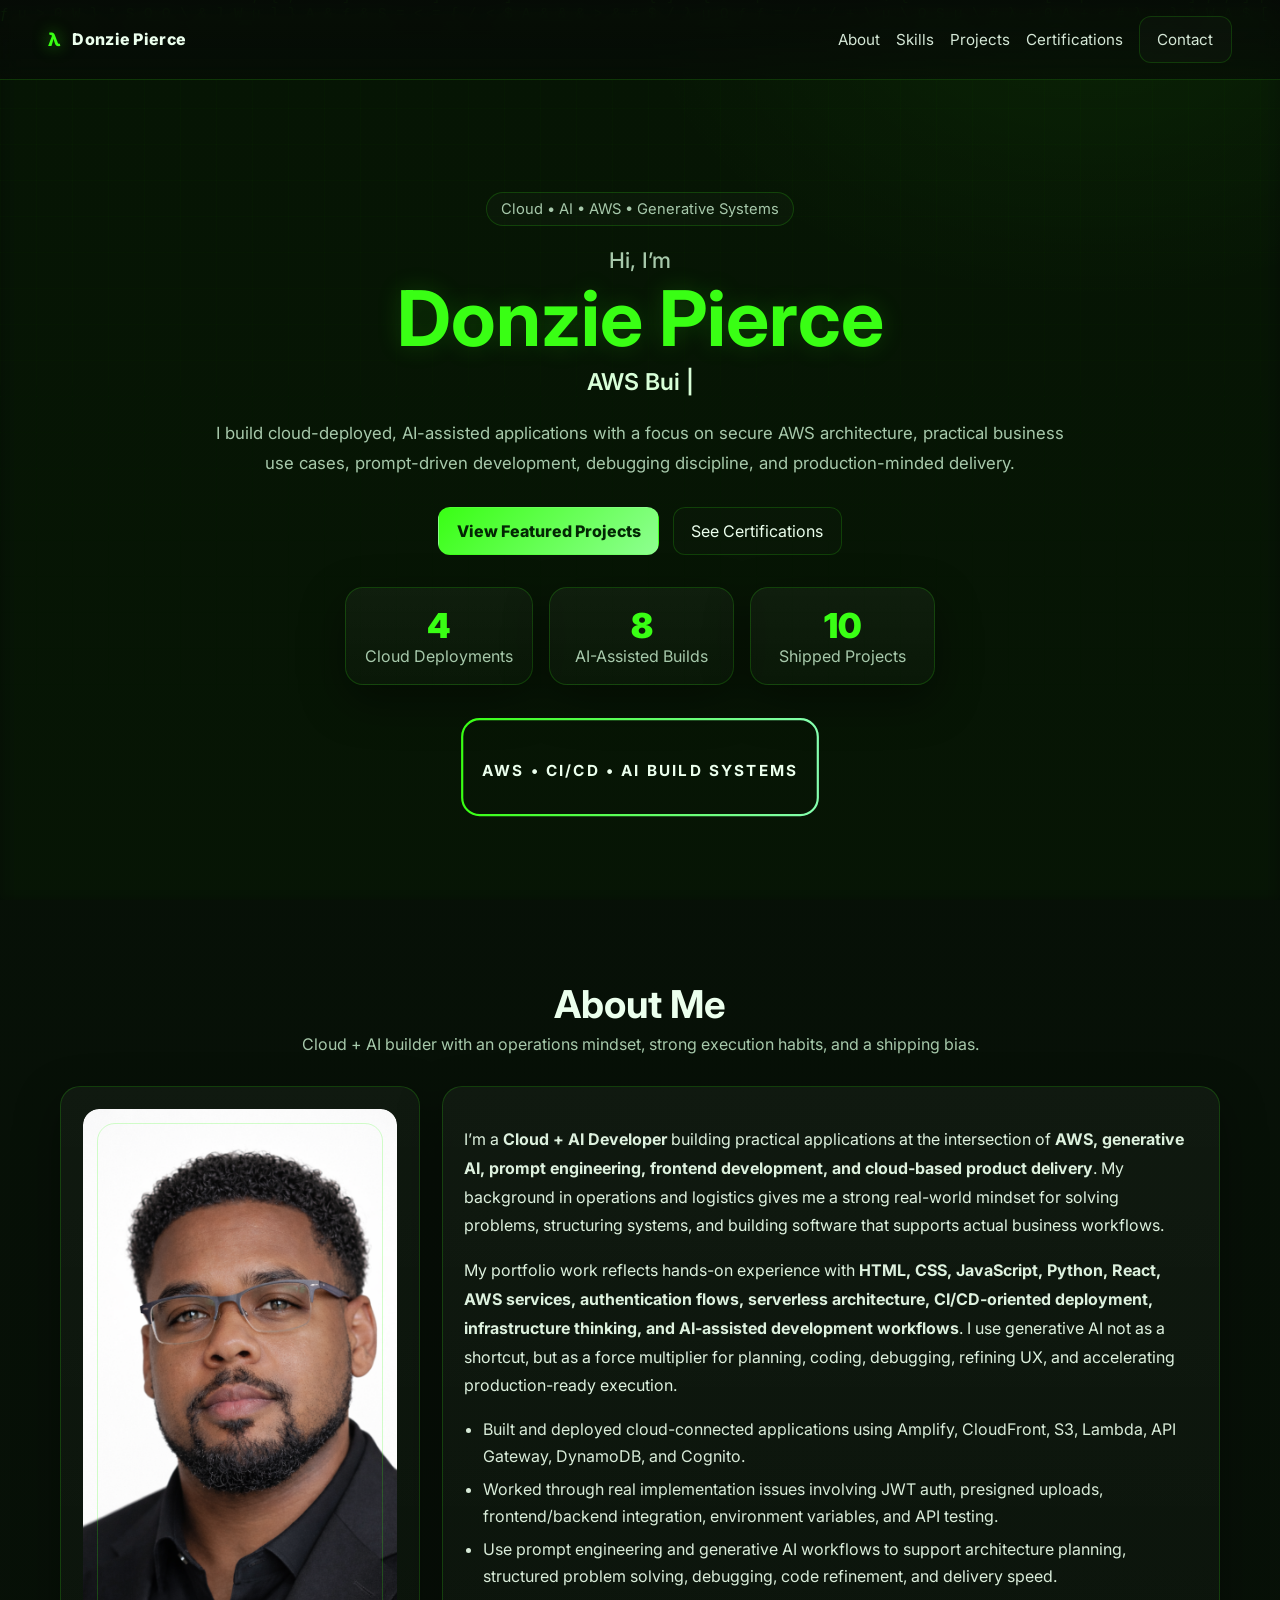
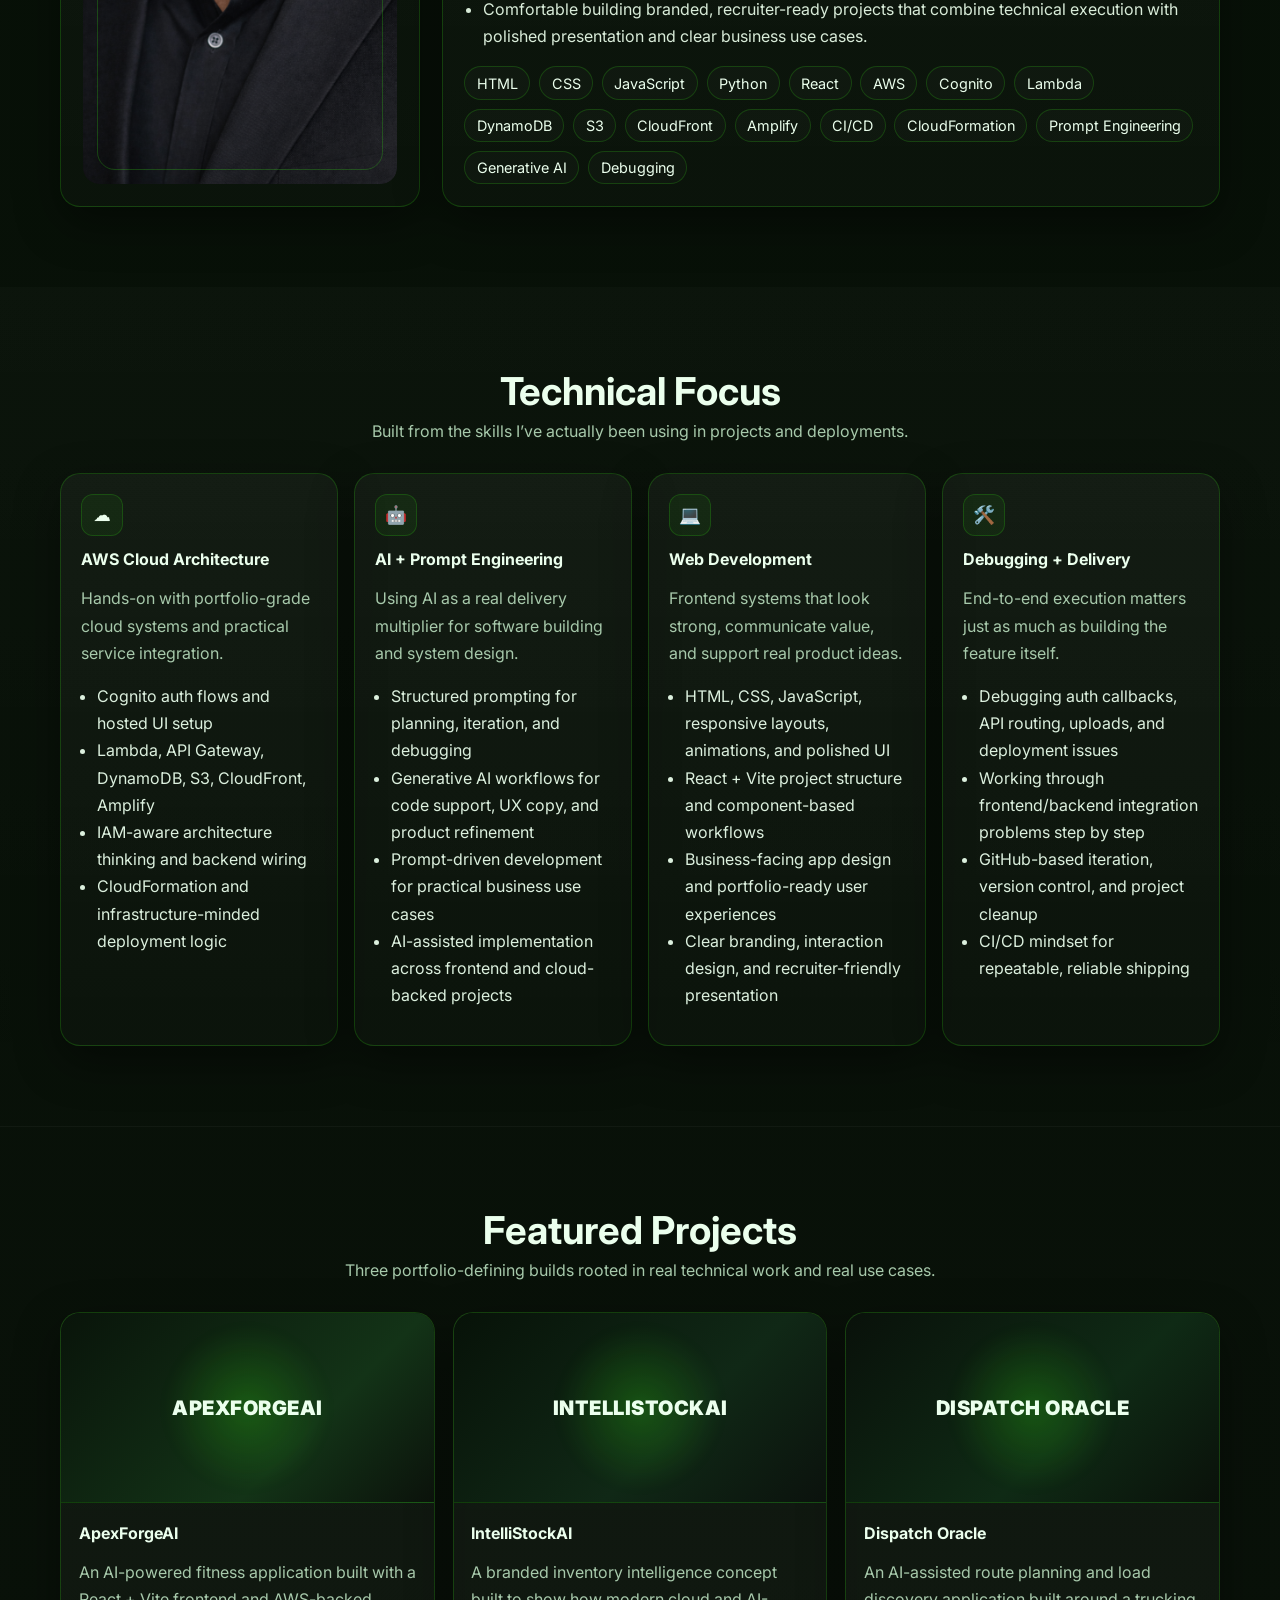
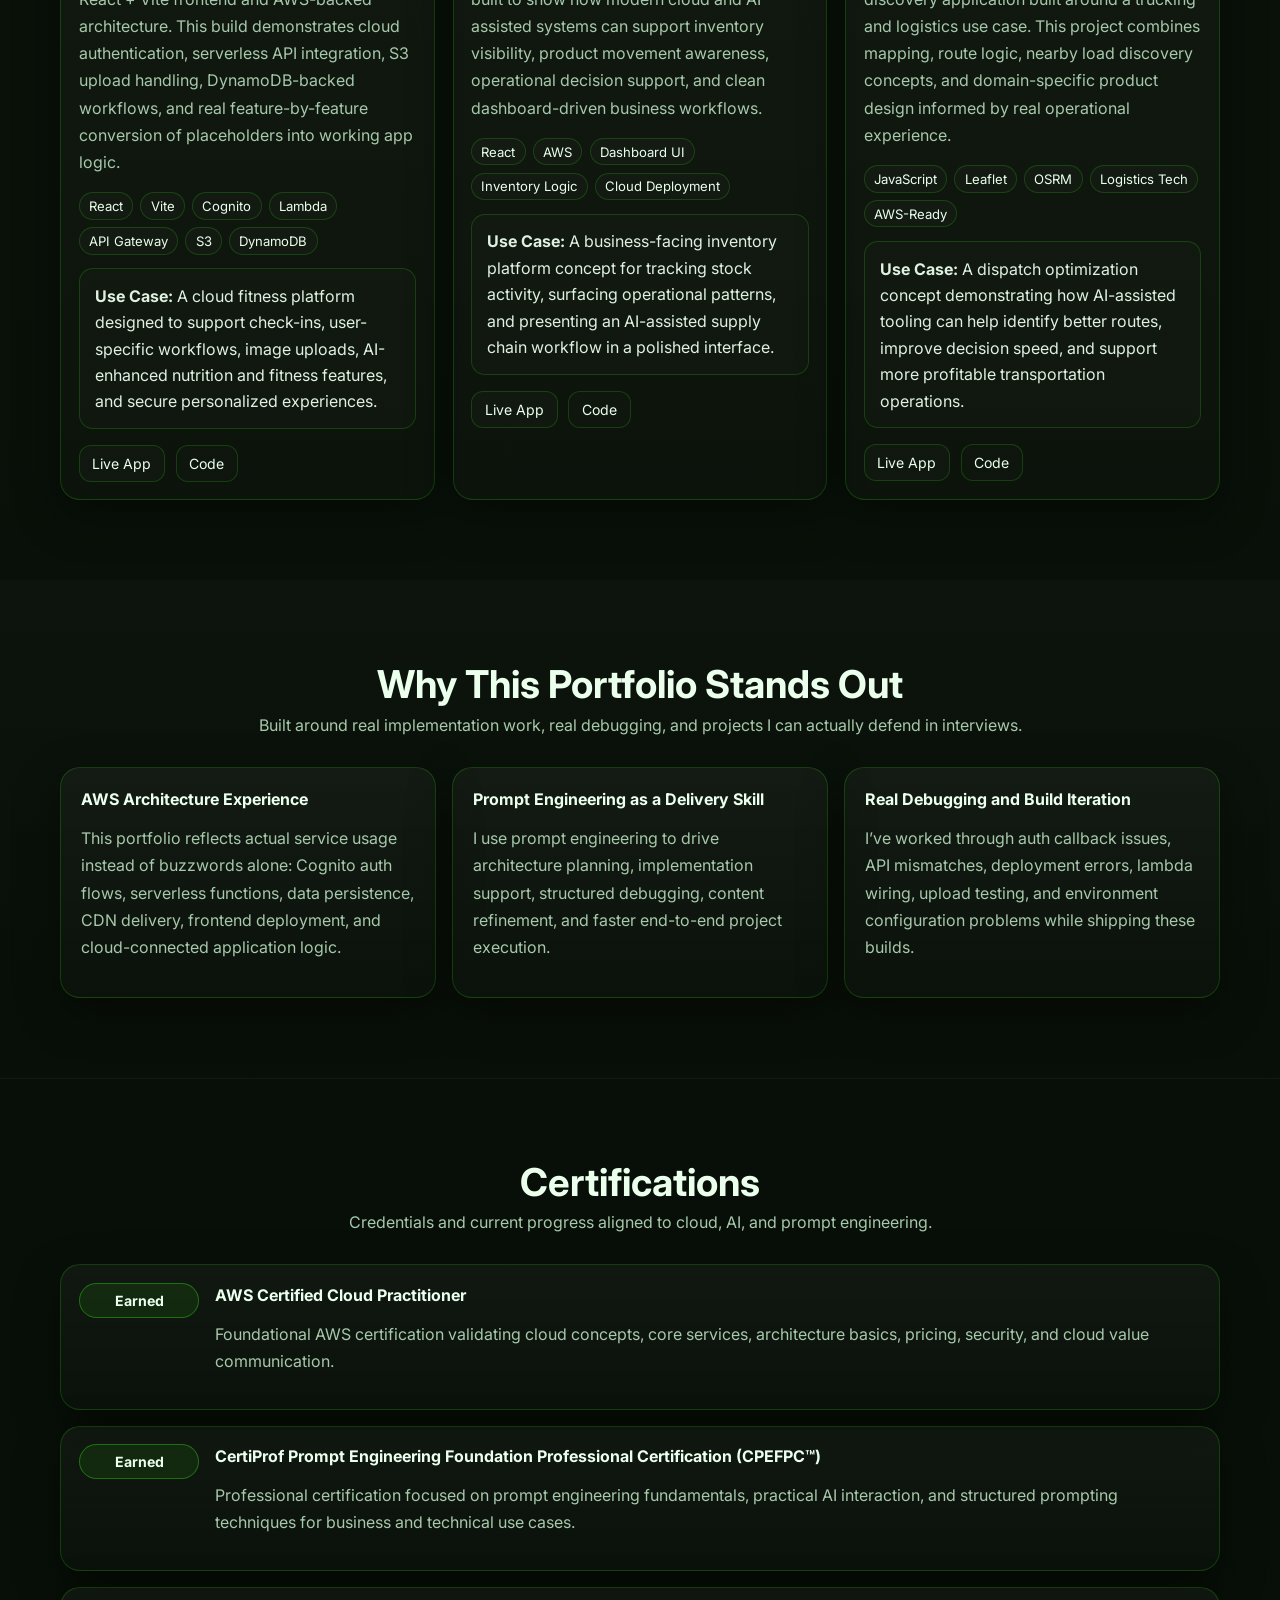
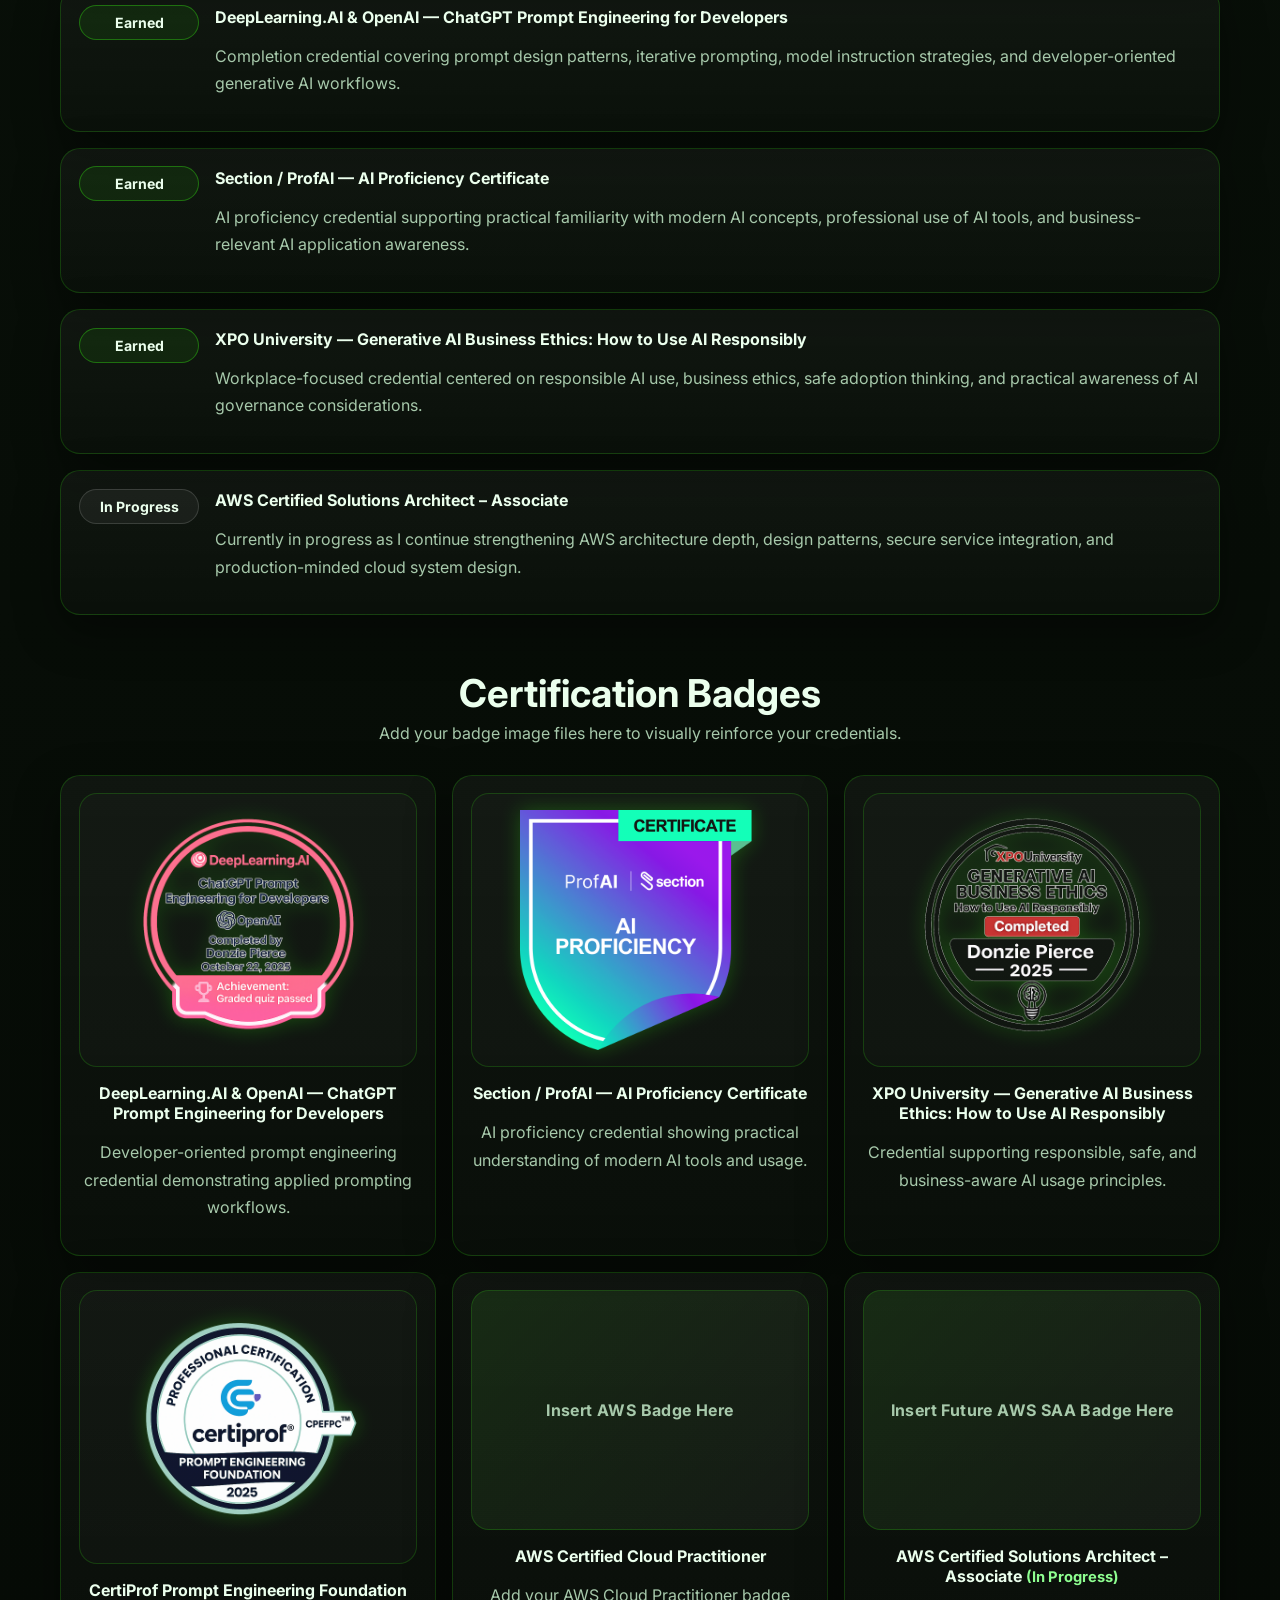
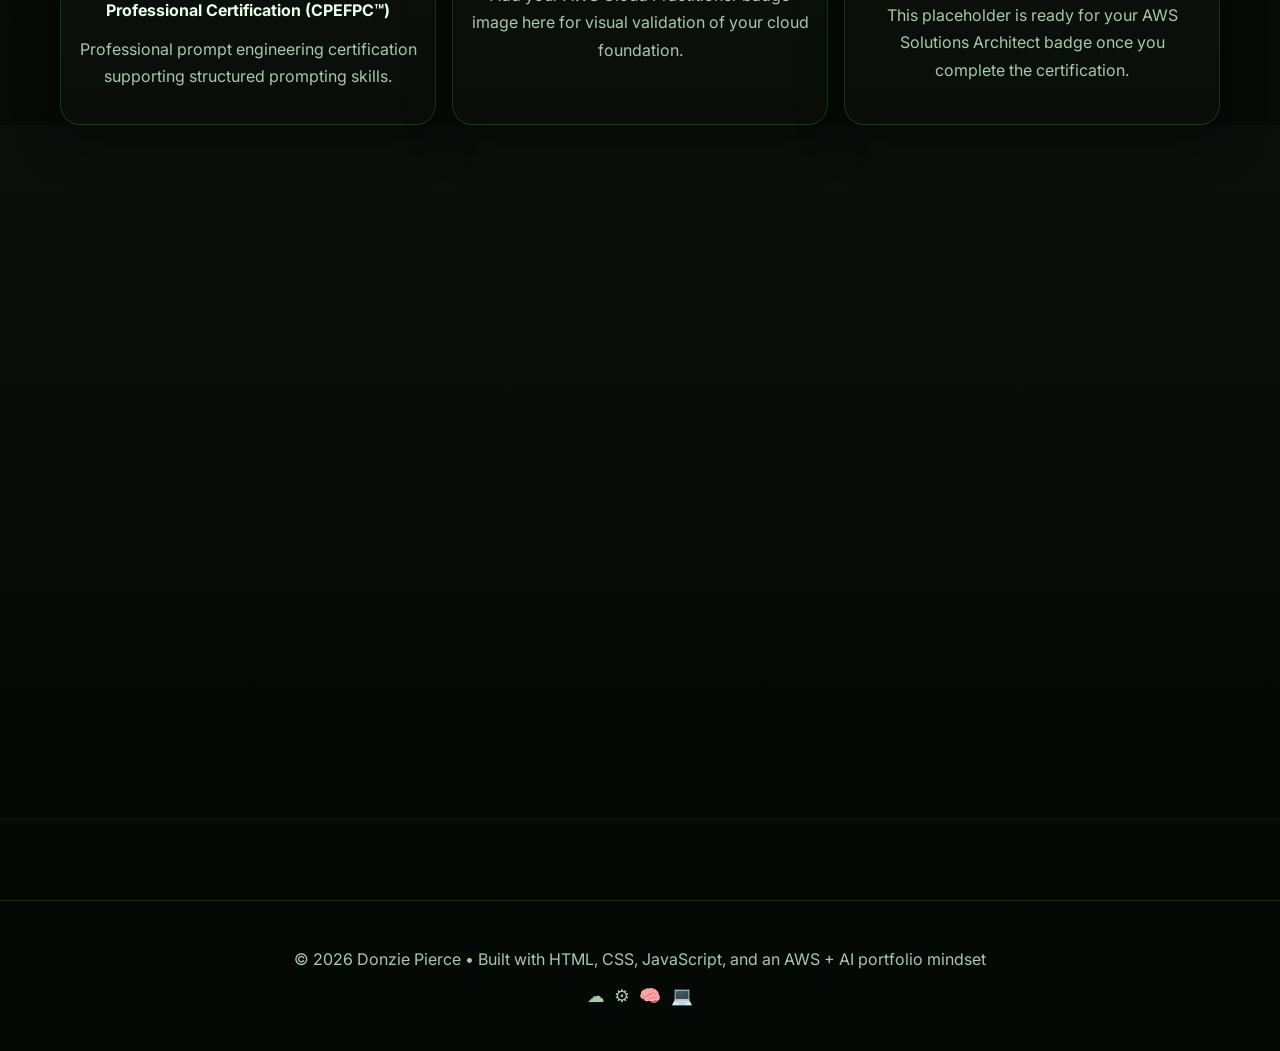
==== portfolio index.html @ 66730c04 "Initial commit" ====
<!DOCTYPE html>
<html lang="en">
<head>
  <meta charset="UTF-8" />
  <meta name="viewport" content="width=device-width, initial-scale=1" />
  <title>Donzie Pierce | Cloud + AI Developer</title>
  <meta
    name="description"
    content="Portfolio of Donzie Pierce — Cloud + AI Developer building AWS-powered applications, AI-assisted systems, and production-minded web experiences."
  />
  <link rel="preconnect" href="https://fonts.gstatic.com" crossorigin />
  <link
    href="https://fonts.googleapis.com/css2?family=Inter:wght@300;400;500;600;700;800;900&display=swap"
    rel="stylesheet"
  />
  <link rel="stylesheet" href="styles.css" />
</head>
<body>
  <canvas id="bg-canvas" aria-hidden="true"></canvas>
  <div class="bg-grid" aria-hidden="true"></div>

  <header class="site-header">
    <div class="logo">
      <span class="glyph">λ</span>
      <span>Donzie Pierce</span>
    </div>

    <nav class="nav">
      <a href="#about">About</a>
      <a href="#skills">Skills</a>
      <a href="#projects">Projects</a>
      <a href="#certs">Certifications</a>
      <a href="#contact" class="btn">Contact</a>
    </nav>
  </header>

  <main>
    <section class="hero">
      <div class="hero-inner reveal in">
        <div class="eyebrow">Cloud • AI • AWS • Generative Systems</div>

        <h1>
          <span class="hi">Hi, I’m</span>
          <span class="name">Donzie Pierce</span>
        </h1>

        <h2 class="typing">
          <span id="typed"></span>
          <span class="cursor">|</span>
        </h2>

        <p class="tagline">
          I build cloud-deployed, AI-assisted applications with a focus on secure AWS architecture,
          practical business use cases, prompt-driven development, debugging discipline, and
          production-minded delivery.
        </p>

        <div class="hero-actions">
          <a href="#projects" class="btn btn-primary">View Featured Projects</a>
          <a href="#certs" class="btn btn-ghost">See Certifications</a>
        </div>

        <div class="stats">
          <div class="stat glass">
            <div class="num" data-target="4">0</div>
            <div class="label">Cloud Deployments</div>
          </div>
          <div class="stat glass">
            <div class="num" data-target="8">0</div>
            <div class="label">AI-Assisted Builds</div>
          </div>
          <div class="stat glass">
            <div class="num" data-target="10">0</div>
            <div class="label">Shipped Projects</div>
          </div>
        </div>

        <div class="cloud-chip" aria-hidden="true">
          <svg viewBox="0 0 330 92" class="chip-svg">
            <defs>
              <linearGradient id="g" x1="0" x2="1">
                <stop offset="0%" stop-color="var(--neon)" />
                <stop offset="100%" stop-color="#85ffaf" />
              </linearGradient>
            </defs>
            <rect x="2" y="2" width="326" height="88" rx="16" ry="16" class="chip"></rect>
            <text x="165" y="54" text-anchor="middle" class="chip-text">
              AWS • CI/CD • AI BUILD SYSTEMS
            </text>
          </svg>
        </div>
      </div>
    </section>

    <section id="about" class="section">
      <div class="section-head reveal">
        <h3>About Me</h3>
        <p>Cloud + AI builder with an operations mindset, strong execution habits, and a shipping bias.</p>
      </div>

      <div class="about-grid">
        <div class="about-card reveal tilt">
          <div class="headshot-wrap">
          <img src="./assets/donzie-pierce-professional-headshot3.png" alt="Donzie Pierce headshot" class="headshot" />
            <div class="headshot-ring"></div>
          </div>
        </div>

        <div class="about-card reveal">
          <p>
            I’m a <strong>Cloud + AI Developer</strong> building practical applications at the intersection of
            <strong>AWS, generative AI, prompt engineering, frontend development, and cloud-based product delivery</strong>.
            My background in operations and logistics gives me a strong real-world mindset for solving problems,
            structuring systems, and building software that supports actual business workflows.
          </p>

          <p>
            My portfolio work reflects hands-on experience with
            <strong>HTML, CSS, JavaScript, Python, React, AWS services, authentication flows, serverless architecture,
            CI/CD-oriented deployment, infrastructure thinking, and AI-assisted development workflows</strong>.
            I use generative AI not as a shortcut, but as a force multiplier for planning, coding, debugging,
            refining UX, and accelerating production-ready execution.
          </p>

          <ul class="bullets">
            <li>Built and deployed cloud-connected applications using Amplify, CloudFront, S3, Lambda, API Gateway, DynamoDB, and Cognito.</li>
            <li>Worked through real implementation issues involving JWT auth, presigned uploads, frontend/backend integration, environment variables, and API testing.</li>
            <li>Use prompt engineering and generative AI workflows to support architecture planning, structured problem solving, debugging, code refinement, and delivery speed.</li>
            <li>Comfortable building branded, recruiter-ready projects that combine technical execution with polished presentation and clear business use cases.</li>
          </ul>

          <div class="badges">
            <span>HTML</span>
            <span>CSS</span>
            <span>JavaScript</span>
            <span>Python</span>
            <span>React</span>
            <span>AWS</span>
            <span>Cognito</span>
            <span>Lambda</span>
            <span>DynamoDB</span>
            <span>S3</span>
            <span>CloudFront</span>
            <span>Amplify</span>
            <span>CI/CD</span>
            <span>CloudFormation</span>
            <span>Prompt Engineering</span>
            <span>Generative AI</span>
            <span>Debugging</span>
          </div>
        </div>
      </div>
    </section>

    <section id="skills" class="section alt">
      <div class="section-head reveal">
        <h3>Technical Focus</h3>
        <p>Built from the skills I’ve actually been using in projects and deployments.</p>
      </div>

      <div class="skill-cards">
        <article class="skill-card reveal tilt">
          <div class="card-icon">☁️</div>
          <h4>AWS Cloud Architecture</h4>
          <p>Hands-on with portfolio-grade cloud systems and practical service integration.</p>
          <ul>
            <li>Cognito auth flows and hosted UI setup</li>
            <li>Lambda, API Gateway, DynamoDB, S3, CloudFront, Amplify</li>
            <li>IAM-aware architecture thinking and backend wiring</li>
            <li>CloudFormation and infrastructure-minded deployment logic</li>
          </ul>
        </article>

        <article class="skill-card reveal tilt">
          <div class="card-icon">🤖</div>
          <h4>AI + Prompt Engineering</h4>
          <p>Using AI as a real delivery multiplier for software building and system design.</p>
          <ul>
            <li>Structured prompting for planning, iteration, and debugging</li>
            <li>Generative AI workflows for code support, UX copy, and product refinement</li>
            <li>Prompt-driven development for practical business use cases</li>
            <li>AI-assisted implementation across frontend and cloud-backed projects</li>
          </ul>
        </article>

        <article class="skill-card reveal tilt">
          <div class="card-icon">💻</div>
          <h4>Web Development</h4>
          <p>Frontend systems that look strong, communicate value, and support real product ideas.</p>
          <ul>
            <li>HTML, CSS, JavaScript, responsive layouts, animations, and polished UI</li>
            <li>React + Vite project structure and component-based workflows</li>
            <li>Business-facing app design and portfolio-ready user experiences</li>
            <li>Clear branding, interaction design, and recruiter-friendly presentation</li>
          </ul>
        </article>

        <article class="skill-card reveal tilt">
          <div class="card-icon">🛠️</div>
          <h4>Debugging + Delivery</h4>
          <p>End-to-end execution matters just as much as building the feature itself.</p>
          <ul>
            <li>Debugging auth callbacks, API routing, uploads, and deployment issues</li>
            <li>Working through frontend/backend integration problems step by step</li>
            <li>GitHub-based iteration, version control, and project cleanup</li>
            <li>CI/CD mindset for repeatable, reliable shipping</li>
          </ul>
        </article>
      </div>
    </section>

    <section id="projects" class="section">
      <div class="section-head reveal">
        <h3>Featured Projects</h3>
        <p>Three portfolio-defining builds rooted in real technical work and real use cases.</p>
      </div>

      <div class="projects-grid">
        <article class="project-card tilt reveal">
          <div class="project-visual project-apex">
            <div class="project-glow"></div>
            <span>ApexForgeAI</span>
          </div>
          <div class="project-body">
            <h4>ApexForgeAI</h4>
            <p>
              An AI-powered fitness application built with a React + Vite frontend and AWS-backed architecture.
              This build demonstrates cloud authentication, serverless API integration, S3 upload handling,
              DynamoDB-backed workflows, and real feature-by-feature conversion of placeholders into working app logic.
            </p>
            <ul class="tags">
              <li>React</li>
              <li>Vite</li>
              <li>Cognito</li>
              <li>Lambda</li>
              <li>API Gateway</li>
              <li>S3</li>
              <li>DynamoDB</li>
            </ul>
            <div class="mini-case">
              <strong>Use Case:</strong> A cloud fitness platform designed to support check-ins,
              user-specific workflows, image uploads, AI-enhanced nutrition and fitness features,
              and secure personalized experiences.
            </div>
            <div class="links">
              <a href="https://main.d27fvxvz6b3fzw.amplifyapp.com" class="btn btn-mini">Live App</a>
              <a href="https://github.com/DonzScripts/ApexForge-AI-web" class="btn btn-mini btn-ghost">Code</a>
            </div>
          </div>
        </article>

        <article class="project-card tilt reveal">
          <div class="project-visual project-intelli">
            <div class="project-glow"></div>
            <span>IntelliStockAI</span>
          </div>
          <div class="project-body">
            <h4>IntelliStockAI</h4>
            <p>
              A branded inventory intelligence concept built to show how modern cloud and AI-assisted systems
              can support inventory visibility, product movement awareness, operational decision support,
              and clean dashboard-driven business workflows.
            </p>
            <ul class="tags">
              <li>React</li>
              <li>AWS</li>
              <li>Dashboard UI</li>
              <li>Inventory Logic</li>
              <li>Cloud Deployment</li>
            </ul>
            <div class="mini-case">
              <strong>Use Case:</strong> A business-facing inventory platform concept for tracking stock activity,
              surfacing operational patterns, and presenting an AI-assisted supply chain workflow in a polished interface.
            </div>
            <div class="links">
              <a href="https://main.d2jp1ap3jjybbo.amplifyapp.com" class="btn btn-mini">Live App</a>
              <a href="https://github.com/DonzScripts/IntelliStockAI" class="btn btn-mini btn-ghost">Code</a>
            </div>
          </div>
        </article>

        <article class="project-card tilt reveal">
          <div class="project-visual project-dispatch">
            <div class="project-glow"></div>
            <span>Dispatch Oracle</span>
          </div>
          <div class="project-body">
            <h4>Dispatch Oracle</h4>
            <p>
              An AI-assisted route planning and load discovery application built around a trucking and logistics use case.
              This project combines mapping, route logic, nearby load discovery concepts, and domain-specific product design
              informed by real operational experience.
            </p>
            <ul class="tags">
              <li>JavaScript</li>
              <li>Leaflet</li>
              <li>OSRM</li>
              <li>Logistics Tech</li>
              <li>AWS-Ready</li>
            </ul>
            <div class="mini-case">
              <strong>Use Case:</strong> A dispatch optimization concept demonstrating how AI-assisted tooling
              can help identify better routes, improve decision speed, and support more profitable transportation operations.
            </div>
            <div class="links">
              <a href="https://d2ln0mvik3hlsf.cloudfront.net" class="btn btn-mini">Live App</a>
              <a href="https://github.com/DonzScripts/Dispatch-Oracle" class="btn btn-mini btn-ghost">Code</a>
            </div>
          </div>
        </article>
      </div>
    </section>

    <section class="section alt">
      <div class="section-head reveal">
        <h3>Why This Portfolio Stands Out</h3>
        <p>Built around real implementation work, real debugging, and projects I can actually defend in interviews.</p>
      </div>

      <div class="proof-grid">
        <article class="proof-card reveal">
          <h4>AWS Architecture Experience</h4>
          <p>
            This portfolio reflects actual service usage instead of buzzwords alone:
            Cognito auth flows, serverless functions, data persistence, CDN delivery,
            frontend deployment, and cloud-connected application logic.
          </p>
        </article>

        <article class="proof-card reveal">
          <h4>Prompt Engineering as a Delivery Skill</h4>
          <p>
            I use prompt engineering to drive architecture planning, implementation support,
            structured debugging, content refinement, and faster end-to-end project execution.
          </p>
        </article>

        <article class="proof-card reveal">
          <h4>Real Debugging and Build Iteration</h4>
          <p>
            I’ve worked through auth callback issues, API mismatches, deployment errors,
            lambda wiring, upload testing, and environment configuration problems while shipping these builds.
          </p>
        </article>
      </div>
    </section>

    <section id="certs" class="section">
      <div class="section-head reveal">
        <h3>Certifications</h3>
        <p>Credentials and current progress aligned to cloud, AI, and prompt engineering.</p>
      </div>

      <div class="certs-list reveal">
        <div class="cert-item">
          <span class="cert-status">Earned</span>
          <div>
            <h4>AWS Certified Cloud Practitioner</h4>
            <p>
              Foundational AWS certification validating cloud concepts, core services, architecture basics,
              pricing, security, and cloud value communication.
            </p>
          </div>
        </div>

        <div class="cert-item">
          <span class="cert-status">Earned</span>
          <div>
            <h4>CertiProf Prompt Engineering Foundation Professional Certification (CPEFPC™)</h4>
            <p>
              Professional certification focused on prompt engineering fundamentals, practical AI interaction,
              and structured prompting techniques for business and technical use cases.
            </p>
          </div>
        </div>

        <div class="cert-item">
          <span class="cert-status">Earned</span>
          <div>
            <h4>DeepLearning.AI &amp; OpenAI — ChatGPT Prompt Engineering for Developers</h4>
            <p>
              Completion credential covering prompt design patterns, iterative prompting,
              model instruction strategies, and developer-oriented generative AI workflows.
            </p>
          </div>
        </div>

        <div class="cert-item">
          <span class="cert-status">Earned</span>
          <div>
            <h4>Section / ProfAI — AI Proficiency Certificate</h4>
            <p>
              AI proficiency credential supporting practical familiarity with modern AI concepts,
              professional use of AI tools, and business-relevant AI application awareness.
            </p>
          </div>
        </div>

        <div class="cert-item">
          <span class="cert-status">Earned</span>
          <div>
            <h4>XPO University — Generative AI Business Ethics: How to Use AI Responsibly</h4>
            <p>
              Workplace-focused credential centered on responsible AI use, business ethics,
              safe adoption thinking, and practical awareness of AI governance considerations.
            </p>
          </div>
        </div>

        <div class="cert-item in-progress">
          <span class="cert-status">In Progress</span>
          <div>
            <h4>AWS Certified Solutions Architect – Associate</h4>
            <p>
              Currently in progress as I continue strengthening AWS architecture depth, design patterns,
              secure service integration, and production-minded cloud system design.
            </p>
          </div>
        </div>
      </div>

      <div class="section-head reveal cert-badges-head">
        <h3>Certification Badges</h3>
        <p>Add your badge image files here to visually reinforce your credentials.</p>
      </div>

     <div class="cert-badge-grid">
  <article class="cert-badge-card reveal tilt">
    <div class="badge-image-wrap">
      <img src="assets/badge-chatgpt-prompt-engineering.png" alt="DeepLearning.AI and OpenAI ChatGPT Prompt Engineering for Developers badge" class="cert-badge-image" />
    </div>
    <h4>DeepLearning.AI &amp; OpenAI — ChatGPT Prompt Engineering for Developers</h4>
    <p>Developer-oriented prompt engineering credential demonstrating applied prompting workflows.</p>
  </article>

  <article class="cert-badge-card reveal tilt">
    <div class="badge-image-wrap">
      <img src="assets/badge-ai-proficiency.png" alt="Section ProfAI AI Proficiency Certificate badge" class="cert-badge-image" />
    </div>
    <h4>Section / ProfAI — AI Proficiency Certificate</h4>
    <p>AI proficiency credential showing practical understanding of modern AI tools and usage.</p>
  </article>

  <article class="cert-badge-card reveal tilt">
    <div class="badge-image-wrap">
      <img src="assets/badge-xpo-genai-ethics.png" alt="XPO University Generative AI Business Ethics How to Use AI Responsibly badge" class="cert-badge-image" />
    </div>
    <h4>XPO University — Generative AI Business Ethics: How to Use AI Responsibly</h4>
    <p>Credential supporting responsible, safe, and business-aware AI usage principles.</p>
  </article>

  <article class="cert-badge-card reveal tilt">
    <div class="badge-image-wrap">
      <img src="assets/badge-certiprof-prompt-engineering.png" alt="CertiProf Prompt Engineering Foundation Professional Certification badge" class="cert-badge-image" />
    </div>
    <h4>CertiProf Prompt Engineering Foundation Professional Certification (CPEFPC™)</h4>
    <p>Professional prompt engineering certification supporting structured prompting skills.</p>
  </article>

  <article class="cert-badge-card reveal tilt">
    <div class="badge-image-wrap badge-placeholder">
      <div class="placeholder-text">Insert AWS Badge Here</div>
    </div>
    <h4>AWS Certified Cloud Practitioner</h4>
    <p>Add your AWS Cloud Practitioner badge image here for visual validation of your cloud foundation.</p>
  </article>

  <article class="cert-badge-card reveal tilt">
    <div class="badge-image-wrap badge-placeholder">
      <div class="placeholder-text">Insert Future AWS SAA Badge Here</div>
    </div>
    <h4>AWS Certified Solutions Architect – Associate <span class="inline-progress">(In Progress)</span></h4>
    <p>This placeholder is ready for your AWS Solutions Architect badge once you complete the certification.</p>
  </article>
</div>

    <section id="contact" class="section alt">
      <div class="section-head reveal">
        <h3>Contact</h3>
        <p>Interested in cloud, AI, frontend, or technical operations work? Let’s connect.</p>
      </div>

      <div class="contact-panel reveal">
        <div class="contact-copy">
          <h4>Let’s build something strong.</h4>
          <p>
            I’m especially interested in Cloud, AI, Solutions Architecture, technical operations,
            and modern web roles where I can combine AWS skills, AI-assisted development,
            and practical execution.
          </p>
          <div class="contact-links">
            <a href="mailto:donziepierce@outlook.com" class="btn btn-primary">donziepierce@outlook.com</a>
            <a href="https://www.linkedin.com/in/donzie-pierce-b19b3535b" class="btn btn-ghost">LinkedIn</a>
            <a href="https://github.com/DonzScripts" class="btn btn-ghost">GitHub</a>
          </div>
        </div>

        <form class="contact-form" method="POST" action="/contact">
          <div class="field">
            <label for="name">Name</label>
            <input id="name" name="name" type="text" placeholder="Your name" required />
          </div>
          <div class="field">
            <label for="email">Email</label>
            <input id="email" name="email" type="email" placeholder="you@company.com" required />
          </div>
          <div class="field">
            <label for="msg">Message</label>
            <textarea
              id="msg"
              name="message"
              rows="5"
              placeholder="Tell me about your opportunity or project…"
              required
            ></textarea>
          </div>
          <button class="btn btn-primary" type="submit">Send Message</button>
        </form>
      </div>
    </section>
  </main>

  <footer class="site-footer">
    <p>
      © <span id="year"></span> Donzie Pierce • Built with HTML, CSS, JavaScript,
      and an AWS + AI portfolio mindset
    </p>
    <div class="footer-icons" aria-hidden="true">
      <span>☁️</span>
      <span>⚙️</span>
      <span>🧠</span>
      <span>💻</span>
    </div>
  </footer>

  <script src="script.js"></script>
</body>
</html>
---- styles.css ----
:root {
  --bg: #071008;
  --bg-2: #0b150d;
  --panel: rgba(10, 18, 11, 0.78);
  --panel-2: rgba(13, 24, 14, 0.92);
  --neon: #39ff14;
  --neon-soft: #8eff90;
  --text: #ebffed;
  --muted: #a7c9ab;
  --line: rgba(57, 255, 20, 0.18);
  --line-strong: rgba(57, 255, 20, 0.34);
  --shadow: 0 16px 45px rgba(0, 0, 0, 0.42);
  --radius: 20px;
}

* {
  box-sizing: border-box;
}

html {
  scroll-behavior: smooth;
}

body {
  margin: 0;
  min-height: 100%;
  font-family: Inter, system-ui, -apple-system, BlinkMacSystemFont, "Segoe UI", Roboto, Arial, sans-serif;
  color: var(--text);
  background:
    radial-gradient(1100px 650px at 15% -10%, rgba(57, 255, 20, 0.1), transparent 55%),
    radial-gradient(900px 600px at 85% 0%, rgba(57, 255, 20, 0.08), transparent 50%),
    linear-gradient(180deg, #061006 0%, #091109 45%, #050905 100%);
  overflow-x: hidden;
}

a {
  color: var(--neon);
  text-decoration: none;
}

a:hover {
  opacity: 0.95;
}

.bg-grid {
  position: fixed;
  inset: 0;
  background-image:
    linear-gradient(rgba(57, 255, 20, 0.04) 1px, transparent 1px),
    linear-gradient(90deg, rgba(57, 255, 20, 0.04) 1px, transparent 1px);
  background-size: 36px 36px;
  mask-image: linear-gradient(to bottom, rgba(0, 0, 0, 0.5), transparent 85%);
  pointer-events: none;
  z-index: -2;
}

#bg-canvas {
  position: fixed;
  inset: 0;
  z-index: -3;
  pointer-events: none;
}

.site-header {
  position: sticky;
  top: 0;
  z-index: 50;
  display: flex;
  justify-content: space-between;
  align-items: center;
  padding: 1rem clamp(1rem, 4vw, 3rem);
  border-bottom: 1px solid var(--line);
  background: linear-gradient(to bottom, rgba(6, 10, 6, 0.92), rgba(6, 10, 6, 0.58));
  backdrop-filter: blur(10px);
}

.logo {
  display: flex;
  align-items: center;
  gap: 0.75rem;
  font-weight: 800;
  letter-spacing: 0.3px;
}

.glyph {
  color: var(--neon);
  font-size: 1.15rem;
  text-shadow: 0 0 16px rgba(57, 255, 20, 0.65);
}

.nav {
  display: flex;
  align-items: center;
  gap: 1rem;
  flex-wrap: wrap;
}

.nav a {
  color: var(--text);
  opacity: 0.9;
  font-size: 0.95rem;
}

.btn {
  display: inline-flex;
  align-items: center;
  justify-content: center;
  gap: 0.5rem;
  border: 1px solid var(--line);
  border-radius: 12px;
  padding: 0.8rem 1.1rem;
  background: rgba(255, 255, 255, 0.02);
  color: var(--text);
  transition:
    transform 0.25s ease,
    box-shadow 0.25s ease,
    border-color 0.25s ease,
    background 0.25s ease;
}

.btn:hover {
  transform: translateY(-2px);
  border-color: var(--line-strong);
  box-shadow: var(--shadow);
}

.btn-primary {
  background: linear-gradient(135deg, var(--neon) 0%, var(--neon-soft) 100%);
  color: #032704;
  font-weight: 800;
  border-color: transparent;
}

.btn-ghost {
  background: rgba(255, 255, 255, 0.01);
}

.btn-mini {
  padding: 0.55rem 0.8rem;
  font-size: 0.88rem;
}

.hero {
  position: relative;
  padding: 7rem 1.25rem 5rem;
}

.hero-inner,
.about-grid,
.skill-cards,
.projects-grid,
.proof-grid,
.certs-list,
.contact-panel,
.cert-badge-grid {
  width: min(1160px, calc(100% - 2rem));
  margin: 0 auto;
}

.hero-inner {
  text-align: center;
}

.eyebrow {
  display: inline-flex;
  align-items: center;
  gap: 0.5rem;
  padding: 0.45rem 0.85rem;
  border: 1px solid var(--line);
  border-radius: 999px;
  background: rgba(255, 255, 255, 0.02);
  color: var(--muted);
  margin-bottom: 1.25rem;
  font-size: 0.92rem;
}

.hero h1 {
  margin: 0.2rem 0 0.6rem;
  font-size: clamp(2.3rem, 6vw, 5rem);
  line-height: 1.04;
}

.hero .hi {
  display: block;
  font-size: clamp(1rem, 2vw, 1.35rem);
  font-weight: 500;
  color: var(--muted);
  margin-bottom: 0.45rem;
}

.hero .name {
  color: var(--neon);
  text-shadow: 0 0 24px rgba(57, 255, 20, 0.18);
}

.typing {
  min-height: 2.2rem;
  margin: 0 0 1rem;
  font-size: clamp(1.05rem, 2vw, 1.45rem);
  color: #d8ffd8;
  font-weight: 600;
}

.cursor.hide {
  opacity: 0;
}

.tagline {
  width: min(860px, 100%);
  margin: 0 auto 1.8rem;
  color: var(--muted);
  font-size: 1.05rem;
  line-height: 1.75;
}

.hero-actions {
  display: flex;
  justify-content: center;
  flex-wrap: wrap;
  gap: 0.85rem;
  margin-bottom: 2rem;
}

.stats {
  display: flex;
  justify-content: center;
  flex-wrap: wrap;
  gap: 1rem;
  margin-bottom: 2rem;
}

.glass,
.about-card,
.skill-card,
.project-card,
.proof-card,
.cert-item,
.contact-panel,
.contact-form,
.cert-badge-card {
  background: linear-gradient(180deg, rgba(255, 255, 255, 0.04), rgba(255, 255, 255, 0.015));
  border: 1px solid var(--line);
  box-shadow: var(--shadow);
}

.stat {
  min-width: 185px;
  padding: 1.1rem 1.2rem;
  border-radius: 18px;
}

.num {
  font-size: 2.15rem;
  font-weight: 900;
  color: var(--neon);
}

.label {
  color: var(--muted);
}

.cloud-chip {
  margin-top: 1rem;
  animation: floaty 4.8s ease-in-out infinite;
}

.chip-svg {
  width: min(100%, 360px);
  height: auto;
}

.chip {
  fill: transparent;
  stroke: url(#g);
  stroke-width: 2;
}

.chip-text {
  fill: var(--text);
  font: 700 14px Inter, sans-serif;
  letter-spacing: 2px;
}

.section {
  padding: 5rem 0;
}

.section.alt {
  background: linear-gradient(180deg, rgba(255, 255, 255, 0.02), rgba(255, 255, 255, 0));
  border-top: 1px solid rgba(255, 255, 255, 0.02);
  border-bottom: 1px solid rgba(255, 255, 255, 0.02);
}

.section-head {
  width: min(900px, calc(100% - 2rem));
  margin: 0 auto 2rem;
  text-align: center;
}

.section-head h3 {
  margin: 0 0 0.45rem;
  font-size: clamp(1.8rem, 3vw, 2.6rem);
}

.section-head p {
  color: var(--muted);
  margin: 0;
}

.cert-badges-head {
  margin-top: 3.4rem;
}

.about-grid {
  display: grid;
  grid-template-columns: 360px 1fr;
  gap: 1.35rem;
  align-items: stretch;
}

.about-card,
.skill-card,
.project-card,
.proof-card,
.contact-form,
.contact-panel,
.cert-item,
.cert-badge-card {
  border-radius: var(--radius);
}

.about-card {
  padding: 1.35rem;
}

.headshot-wrap {
  position: relative;
  height: 100%;
  min-height: 420px;
  border-radius: 16px;
  overflow: hidden;
}

.headshot {
  width: 100%;
  height: 100%;
  object-fit: cover;
  display: block;
  border-radius: 16px;
  position: relative;
  z-index: 2;
}

.headshot-ring {
  position: absolute;
  inset: 14px;
  border: 1px solid rgba(57, 255, 20, 0.22);
  border-radius: 18px;
  z-index: 3;
  pointer-events: none;
}

.about-card p {
  line-height: 1.8;
  color: #ddf1de;
}

.bullets {
  padding-left: 1.2rem;
  line-height: 1.7;
  color: #d9ecd9;
}

.bullets li {
  margin: 0.35rem 0;
}

.badges {
  display: flex;
  flex-wrap: wrap;
  gap: 0.55rem;
  margin-top: 1rem;
}

.badges span,
.tags li {
  list-style: none;
  border: 1px solid var(--line);
  border-radius: 999px;
  background: rgba(255, 255, 255, 0.02);
}

.badges span {
  padding: 0.45rem 0.72rem;
  font-size: 0.9rem;
}

.skill-cards,
.proof-grid {
  display: grid;
  grid-template-columns: repeat(4, minmax(0, 1fr));
  gap: 1rem;
}

.skill-card,
.proof-card {
  padding: 1.25rem;
}

.card-icon {
  width: 42px;
  height: 42px;
  display: grid;
  place-items: center;
  border-radius: 12px;
  border: 1px solid var(--line);
  background: rgba(57, 255, 20, 0.06);
  margin-bottom: 0.85rem;
  font-size: 1.1rem;
}

.skill-card h4,
.proof-card h4,
.project-body h4,
.cert-item h4,
.contact-copy h4,
.cert-badge-card h4 {
  margin: 0.1rem 0 0.65rem;
}

.skill-card p,
.proof-card p,
.project-body p,
.cert-item p,
.contact-copy p,
.cert-badge-card p {
  color: var(--muted);
  line-height: 1.7;
}

.skill-card ul {
  padding-left: 1rem;
  line-height: 1.7;
  color: #dcf0de;
}

.projects-grid {
  display: grid;
  grid-template-columns: repeat(3, minmax(0, 1fr));
  gap: 1.1rem;
}

.project-card {
  overflow: hidden;
}

.project-visual {
  position: relative;
  height: 190px;
  display: grid;
  place-items: center;
  border-bottom: 1px solid var(--line);
  font-weight: 900;
  font-size: 1.25rem;
  letter-spacing: 0.5px;
  text-transform: uppercase;
}

.project-visual span {
  position: relative;
  z-index: 2;
}

.project-glow {
  position: absolute;
  width: 180px;
  height: 180px;
  border-radius: 50%;
  background: radial-gradient(circle, rgba(57, 255, 20, 0.22), transparent 65%);
  filter: blur(6px);
}

.project-apex {
  background: linear-gradient(135deg, #09140a, #133317 65%, #0b120b);
}

.project-intelli {
  background: linear-gradient(135deg, #071208, #102816 60%, #0b120d);
}

.project-dispatch {
  background: linear-gradient(135deg, #09110a, #0f2a15 60%, #0a110a);
}

.project-body {
  padding: 1.1rem;
}

.tags {
  display: flex;
  flex-wrap: wrap;
  gap: 0.45rem;
  padding: 0;
  margin: 0.85rem 0;
}

.tags li {
  padding: 0.3rem 0.58rem;
  font-size: 0.82rem;
}

.mini-case {
  padding: 0.85rem 0.95rem;
  border: 1px solid var(--line);
  border-radius: 14px;
  background: rgba(255, 255, 255, 0.015);
  line-height: 1.65;
  color: #dff2e0;
  margin-bottom: 1rem;
}

.links {
  display: flex;
  flex-wrap: wrap;
  gap: 0.65rem;
}

.proof-grid {
  grid-template-columns: repeat(3, minmax(0, 1fr));
}

.certs-list {
  display: grid;
  gap: 1rem;
}

.cert-item {
  display: grid;
  grid-template-columns: 120px 1fr;
  gap: 1rem;
  align-items: start;
  padding: 1.1rem 1.15rem;
}

.cert-status {
  display: inline-flex;
  justify-content: center;
  align-items: center;
  padding: 0.5rem 0.7rem;
  border-radius: 999px;
  border: 1px solid var(--line-strong);
  background: rgba(57, 255, 20, 0.08);
  color: var(--text);
  font-size: 0.88rem;
  font-weight: 700;
}

.cert-item.in-progress .cert-status {
  background: rgba(255, 255, 255, 0.05);
  border-color: rgba(255, 255, 255, 0.14);
}

.cert-badge-grid {
  display: grid;
  grid-template-columns: repeat(3, minmax(0, 1fr));
  gap: 1rem;
  margin-top: 1.25rem;
}

.cert-badge-card {
  padding: 1.1rem;
  text-align: center;
}
.cert-badge-card:hover .cert-badge-image {
  transform: scale(1.05);
  filter: drop-shadow(0 0 18px rgba(57, 255, 20, 0.45));
}
.badge-image-wrap {
  width: 100%;
  min-height: 240px;
  border-radius: 18px;
  border: 1px solid var(--line);
  background: rgba(255, 255, 255, 0.02);
  display: grid;
  place-items: center;
  padding: 1rem;
  margin-bottom: 1rem;
  overflow: hidden;
}

.cert-badge-image {
 max-width: 100%;
  max-height: 240px;
  object-fit: contain;

  /* 🔥 THIS IS THE MAGIC */
  mix-blend-mode: lighten;

  /* subtle glow */
  filter: drop-shadow(0 0 10px rgba(57, 255, 20, 0.25));
}

.badge-placeholder {
  background:
    linear-gradient(135deg, rgba(57, 255, 20, 0.08), rgba(255, 255, 255, 0.02)),
    rgba(255, 255, 255, 0.02);
}

.placeholder-text {
  color: var(--muted);
  font-weight: 700;
  letter-spacing: 0.4px;
}

.inline-progress {
  color: var(--neon-soft);
  font-size: 0.92em;
}

.contact-panel {
  display: grid;
  grid-template-columns: 1fr 420px;
  gap: 1rem;
  padding: 1.2rem;
}

.contact-copy {
  padding: 0.5rem 0.25rem 0.5rem 0.25rem;
}

.contact-links {
  display: flex;
  flex-wrap: wrap;
  gap: 0.8rem;
  margin-top: 1rem;
}

.contact-form {
  padding: 1rem;
}

.field {
  display: flex;
  flex-direction: column;
  gap: 0.45rem;
  margin: 0.7rem 0;
}

label {
  font-weight: 600;
  font-size: 0.94rem;
}

input,
textarea {
  width: 100%;
  border-radius: 12px;
  border: 1px solid var(--line);
  background: rgba(255, 255, 255, 0.025);
  color: var(--text);
  padding: 0.8rem 0.9rem;
  outline: none;
}

input:focus,
textarea:focus {
  border-color: var(--line-strong);
  box-shadow: 0 0 0 3px rgba(57, 255, 20, 0.09);
}

.site-footer {
  padding: 2rem 1rem 2.8rem;
  text-align: center;
  border-top: 1px solid var(--line);
  color: var(--muted);
}

.footer-icons {
  display: flex;
  justify-content: center;
  gap: 0.6rem;
  font-size: 1.1rem;
  margin-top: 0.5rem;
}

.reveal {
  opacity: 0;
  transform: translateY(18px);
  transition: opacity 0.8s ease, transform 0.8s ease;
}

.reveal.in {
  opacity: 1;
  transform: none;
}

.tilt {
  transition: transform 0.25s ease, box-shadow 0.25s ease;
}

.tilt:hover {
  transform: translateY(-4px) perspective(900px) rotateX(1.3deg) rotateY(-1.3deg);
}

@keyframes floaty {
  0%,
  100% {
    transform: translateY(0);
  }

  50% {
    transform: translateY(-7px);
  }
}

@media (max-width: 1080px) {
  .about-grid,
  .contact-panel,
  .projects-grid,
  .skill-cards,
  .proof-grid,
  .cert-badge-grid {
    grid-template-columns: 1fr 1fr;
  }

  .about-grid {
    grid-template-columns: 1fr;
  }

  .contact-panel {
    grid-template-columns: 1fr;
  }

  .cert-item {
    grid-template-columns: 1fr;
  }
}

@media (max-width: 720px) {
  .site-header {
    gap: 1rem;
    align-items: flex-start;
    flex-direction: column;
  }

  .nav {
    gap: 0.75rem;
  }

  .hero {
    padding-top: 5.8rem;
  }

  .projects-grid,
  .skill-cards,
  .proof-grid,
  .cert-badge-grid {
    grid-template-columns: 1fr;
  }

  .stats {
    gap: 0.75rem;
  }

  .stat {
    min-width: 150px;
  }

  .badge-image-wrap {
    width: 100%;
  min-height: 240px;
  border-radius: 18px;
  border: 1px solid var(--line);

  /* DARK GLASS BACKGROUND */
  background: rgba(0, 0, 0, 0.55);

  display: flex;
  align-items: center;
  justify-content: center;

  padding: 1.2rem;
  margin-bottom: 1rem;
  overflow: hidden;

  backdrop-filter: blur(8px);
  }
}
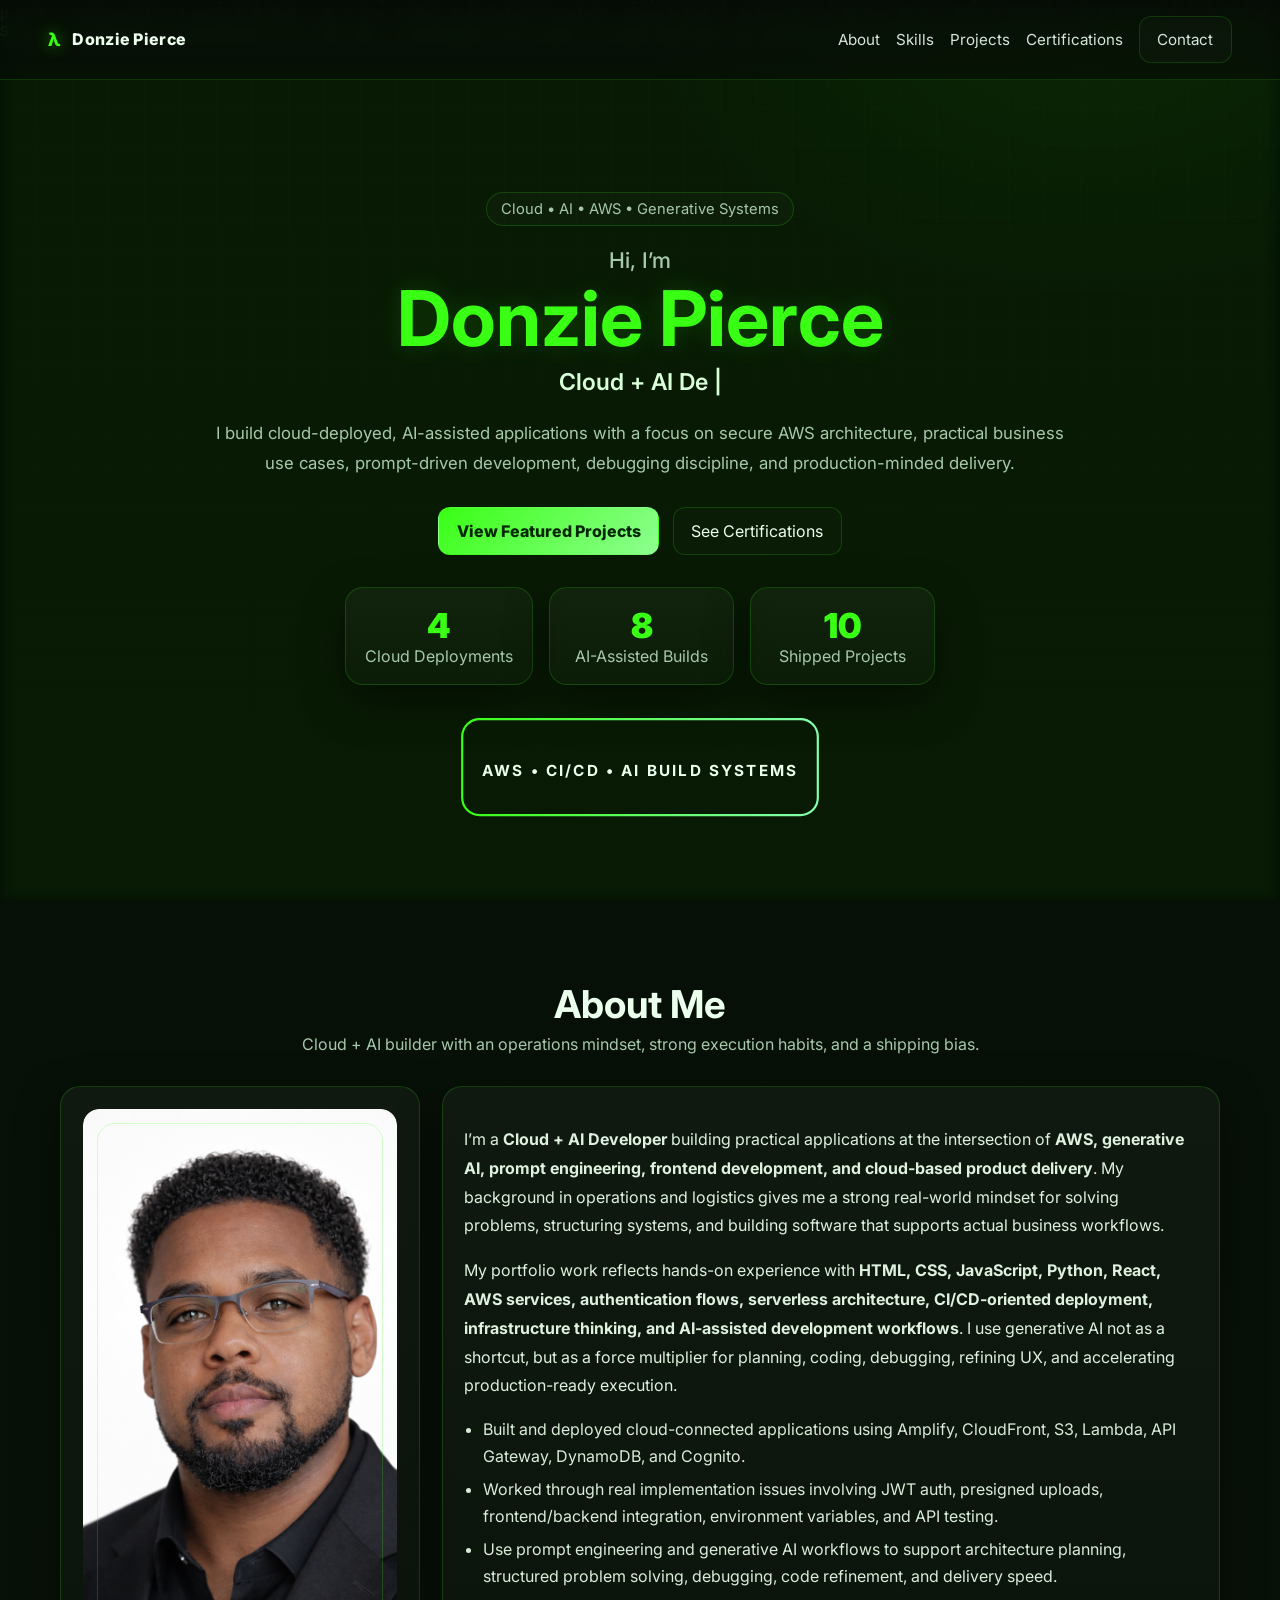
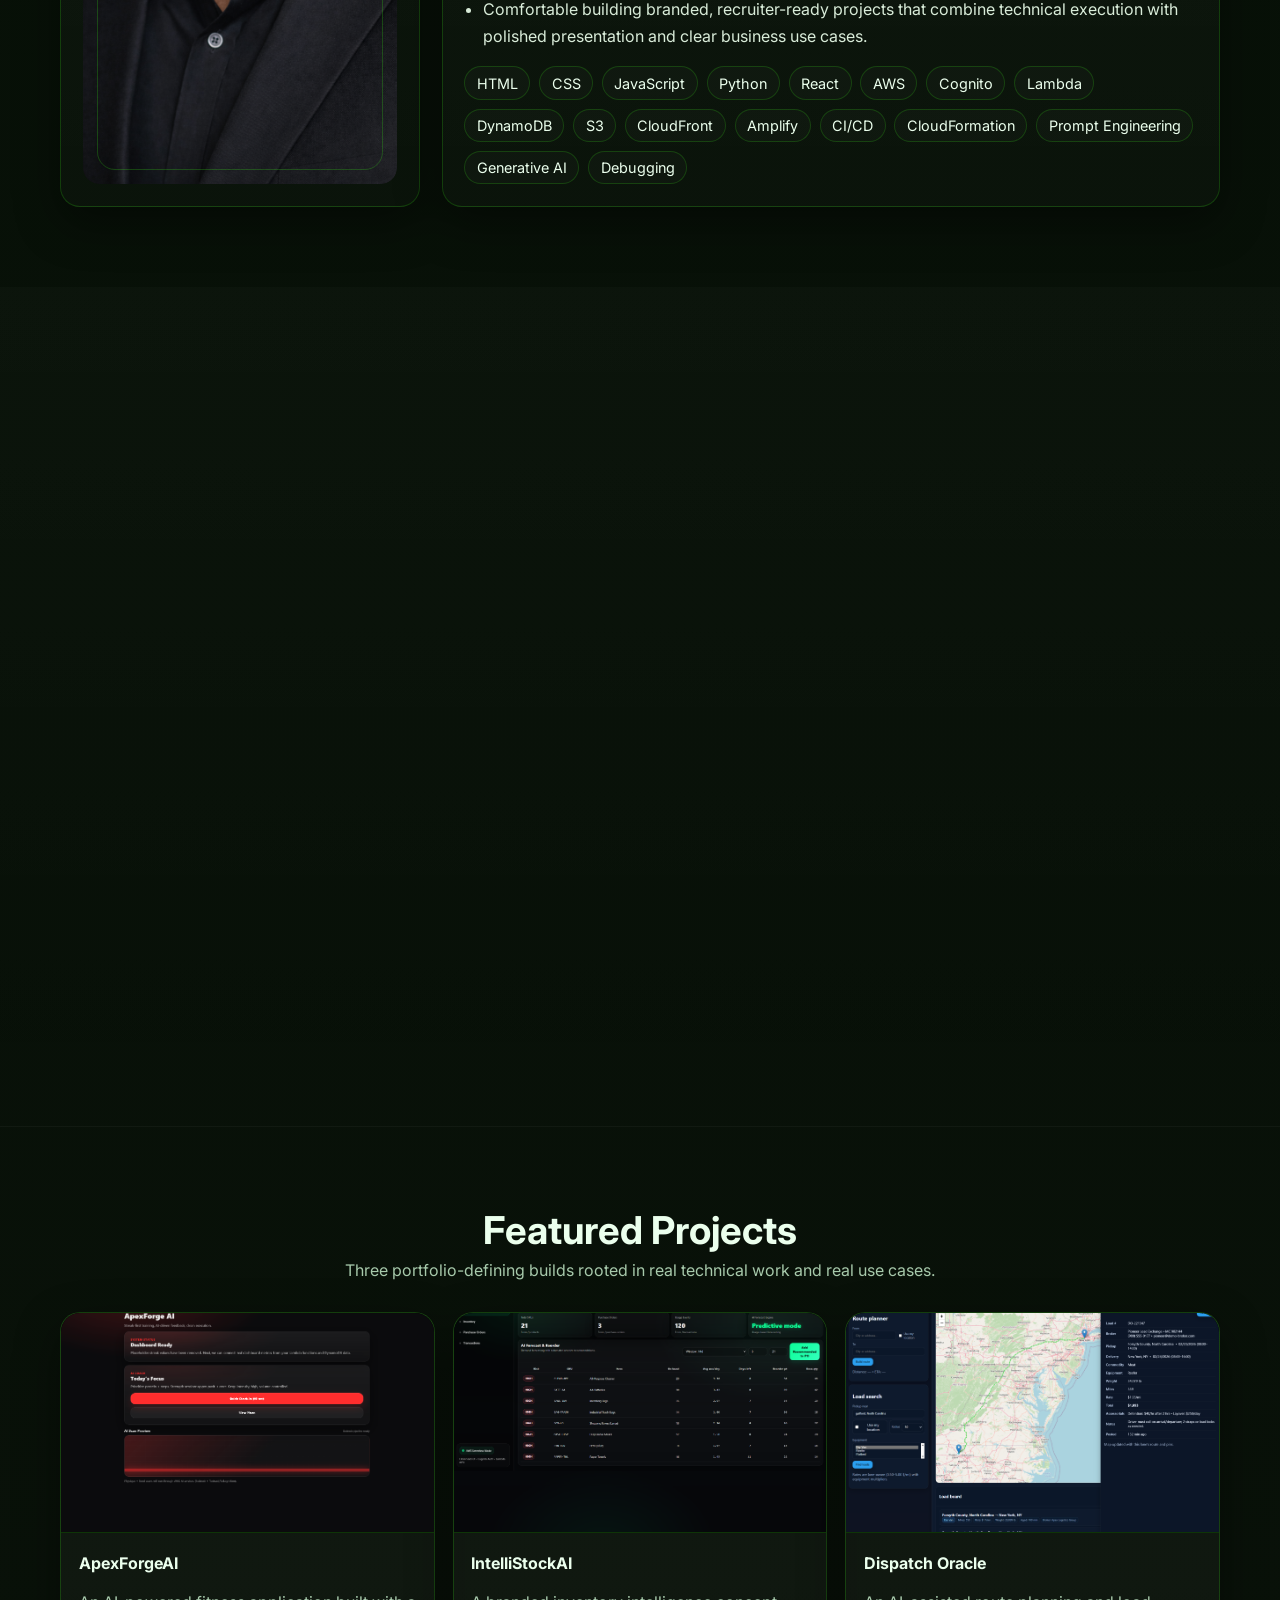
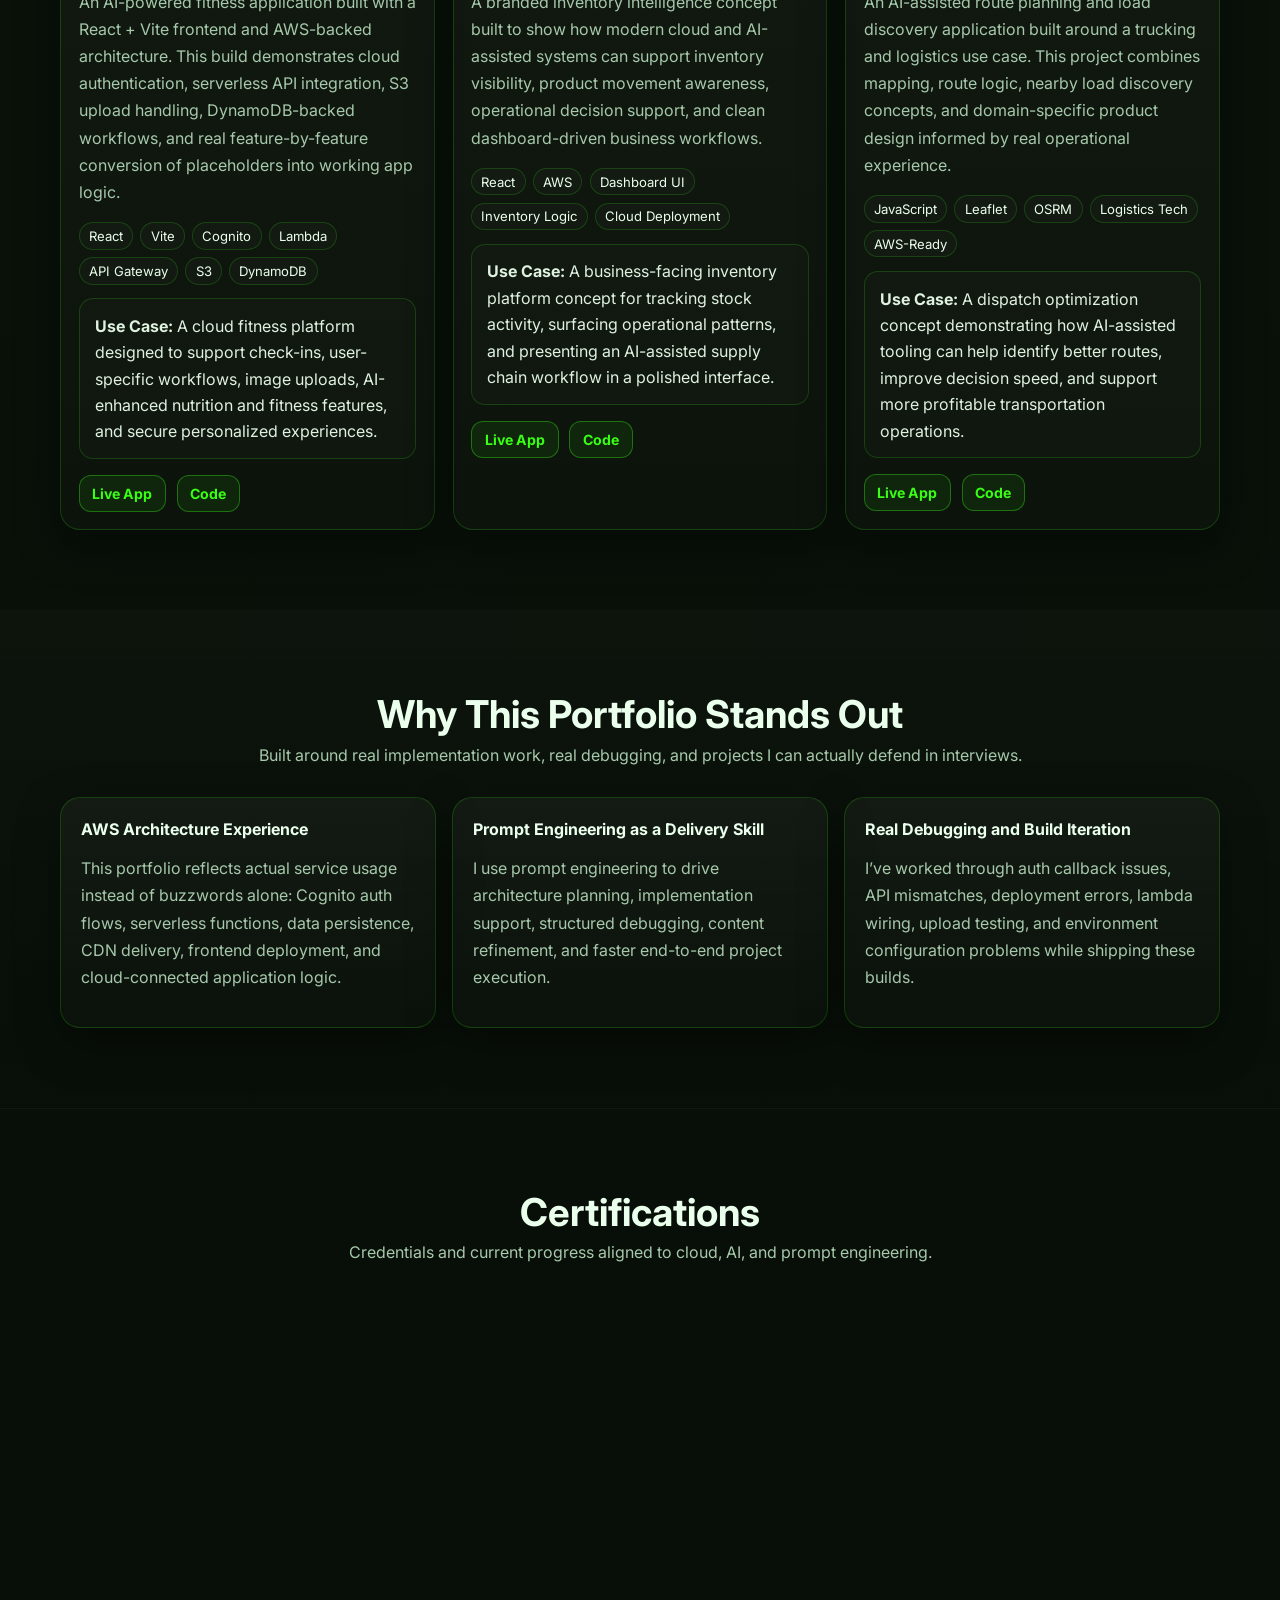
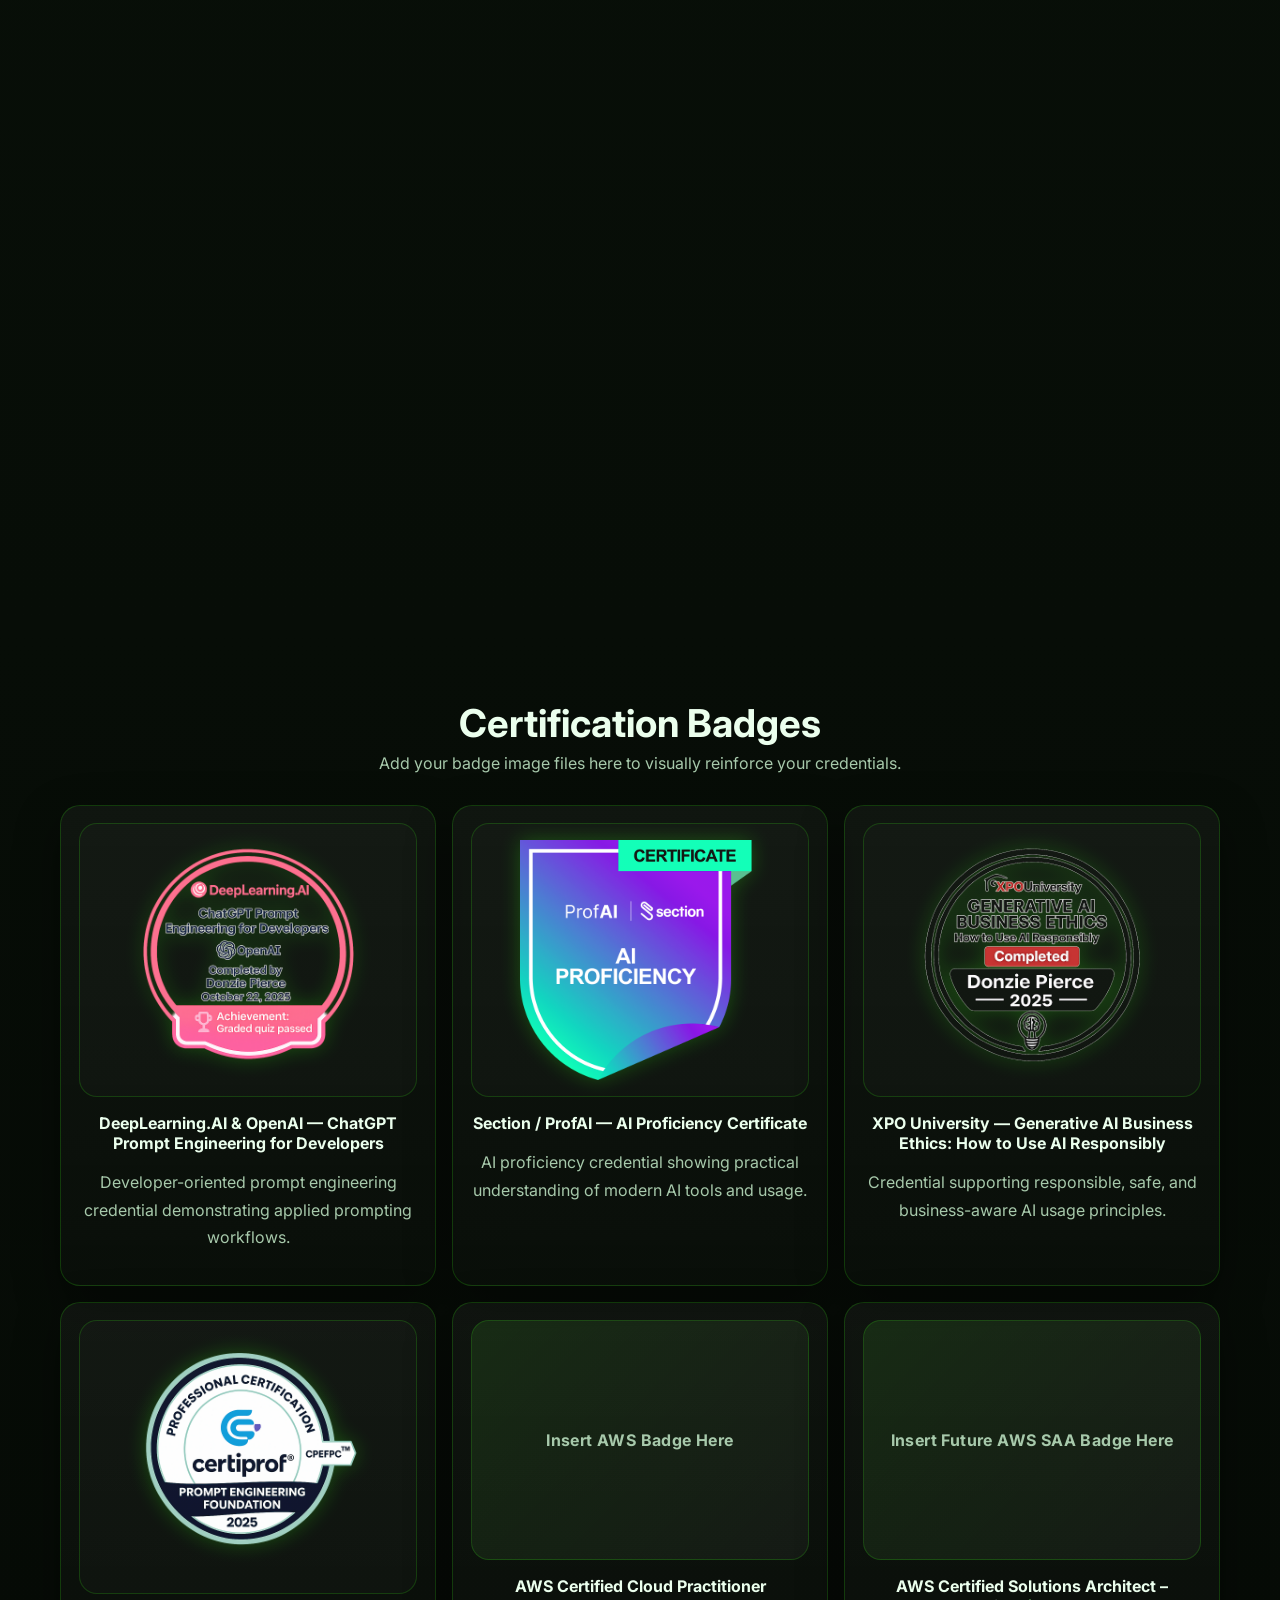
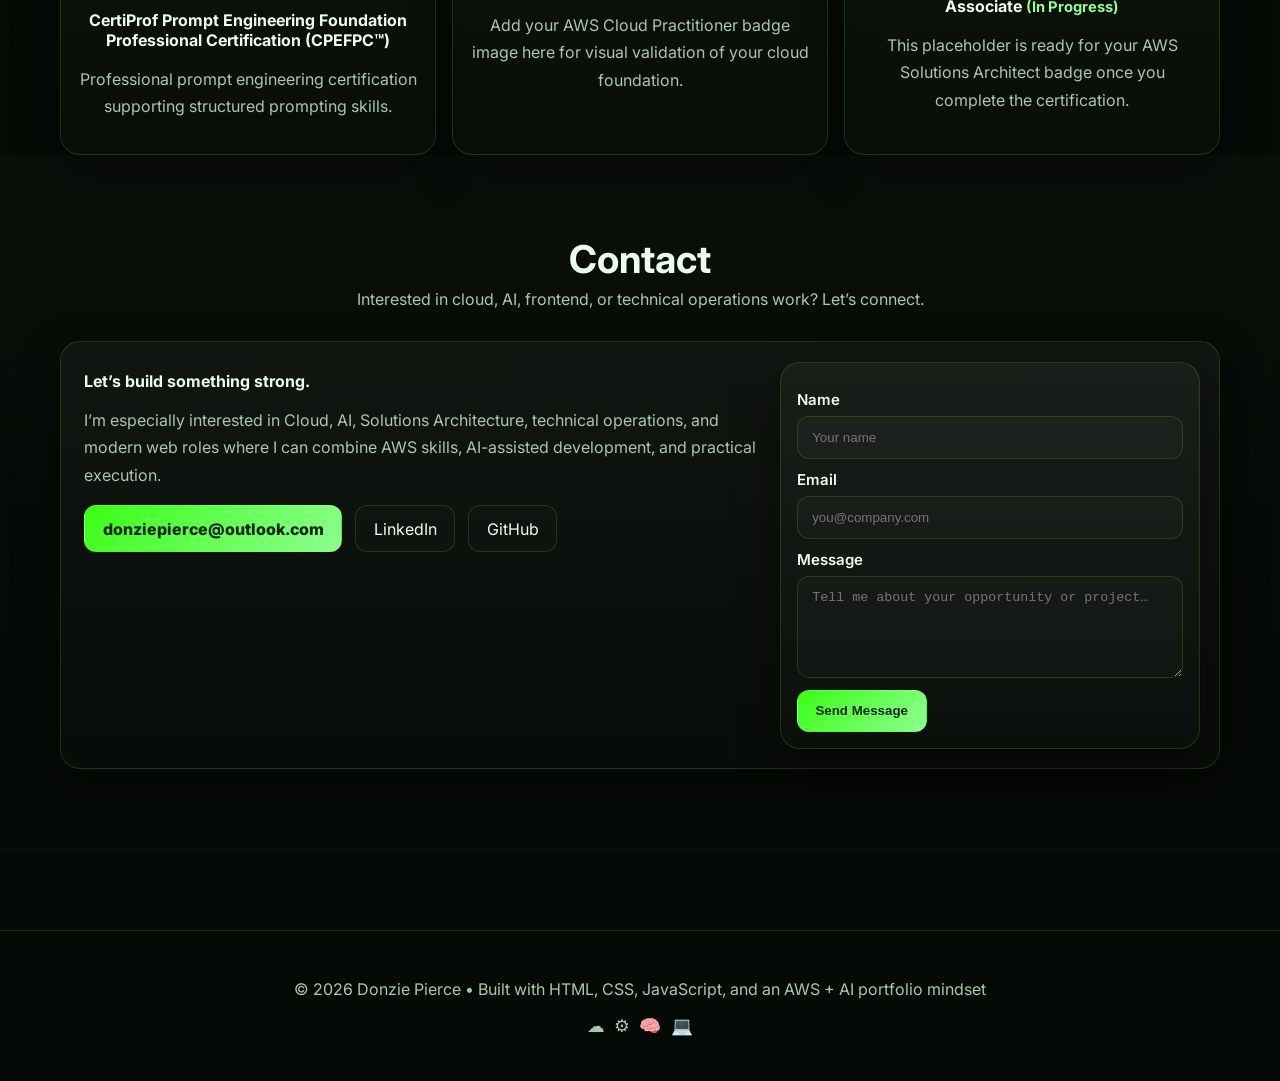
==== commit 0c16f361: "Refactored project UI to replace static placeholders with dynamic image-based previews and improved " ====
--- a/portfolio index.html
+++ b/portfolio index.html
@@ -217,10 +217,9 @@
 
       <div class="projects-grid">
         <article class="project-card tilt reveal">
-          <div class="project-visual project-apex">
-            <div class="project-glow"></div>
-            <span>ApexForgeAI</span>
-          </div>
+          <div class="project-visual">
+  <img src="assets/project-apexforgeai.png" alt="ApexForgeAI application screenshot" class="project-screenshot" />
+</div>
           <div class="project-body">
             <h4>ApexForgeAI</h4>
             <p>
@@ -250,10 +249,9 @@
         </article>
 
         <article class="project-card tilt reveal">
-          <div class="project-visual project-intelli">
-            <div class="project-glow"></div>
-            <span>IntelliStockAI</span>
-          </div>
+          <div class="project-visual">
+  <img src="assets/project-intellistockai.png" alt="IntelliStockAI application screenshot" class="project-screenshot" />
+</div>
           <div class="project-body">
             <h4>IntelliStockAI</h4>
             <p>
@@ -280,10 +278,9 @@
         </article>
 
         <article class="project-card tilt reveal">
-          <div class="project-visual project-dispatch">
-            <div class="project-glow"></div>
-            <span>Dispatch Oracle</span>
-          </div>
+          <div class="project-visual">
+  <img src="assets/project-dispatch-oracle.png" alt="Dispatch Oracle application screenshot" class="project-screenshot" />
+</div>
           <div class="project-body">
             <h4>Dispatch Oracle</h4>
             <p>
--- a/styles.css
+++ b/styles.css
@@ -456,15 +456,53 @@
 
 .project-visual {
   position: relative;
-  height: 190px;
-  display: grid;
-  place-items: center;
+  height: 220px;
+  overflow: hidden;
   border-bottom: 1px solid var(--line);
-  font-weight: 900;
-  font-size: 1.25rem;
-  letter-spacing: 0.5px;
-  text-transform: uppercase;
-}
+  background: #050905;
+}
+
+/* Screenshot styling */
+.project-screenshot {
+  width: 100%;
+  height: 100%;
+  object-fit: cover;
+  display: block;
+
+  transition:
+    transform 0.4s ease,
+    filter 0.4s ease,
+    box-shadow 0.4s ease;
+}
+
+/* 🔥 HOVER EFFECT */
+.project-card:hover .project-screenshot {
+  transform: scale(1.05);
+  filter: brightness(1.1);
+
+  /* ELECTRIC GREEN GLOW */
+  box-shadow:
+    0 0 25px rgba(57, 255, 20, 0.25),
+    0 0 60px rgba(57, 255, 20, 0.15);
+}
+
+/* Optional overlay glow for extra premium feel */
+.project-visual::after {
+  content: "";
+  position: absolute;
+  inset: 0;
+  background: radial-gradient(
+    circle at center,
+    rgba(57, 255, 20, 0.08),
+    transparent 70%
+  );
+  opacity: 0;
+  transition: opacity 0.4s ease;
+  pointer-events: none;
+}
+
+.project-card:hover .project-visual::after {
+  opacity: 1;}
 
 .project-visual span {
   position: relative;
@@ -638,6 +676,19 @@
 .contact-form {
   padding: 1rem;
 }
+.links .btn {
+  border-color: rgba(57, 255, 20, 0.35);
+  background: rgba(57, 255, 20, 0.08);
+  color: var(--neon);
+  font-weight: 700;
+}
+
+.links .btn:hover {
+  background: linear-gradient(135deg, var(--neon) 0%, var(--neon-soft) 100%);
+  color: #032704;
+  border-color: transparent;
+  box-shadow: 0 0 18px rgba(57, 255, 20, 0.22);
+}
 
 .field {
   display: flex;
